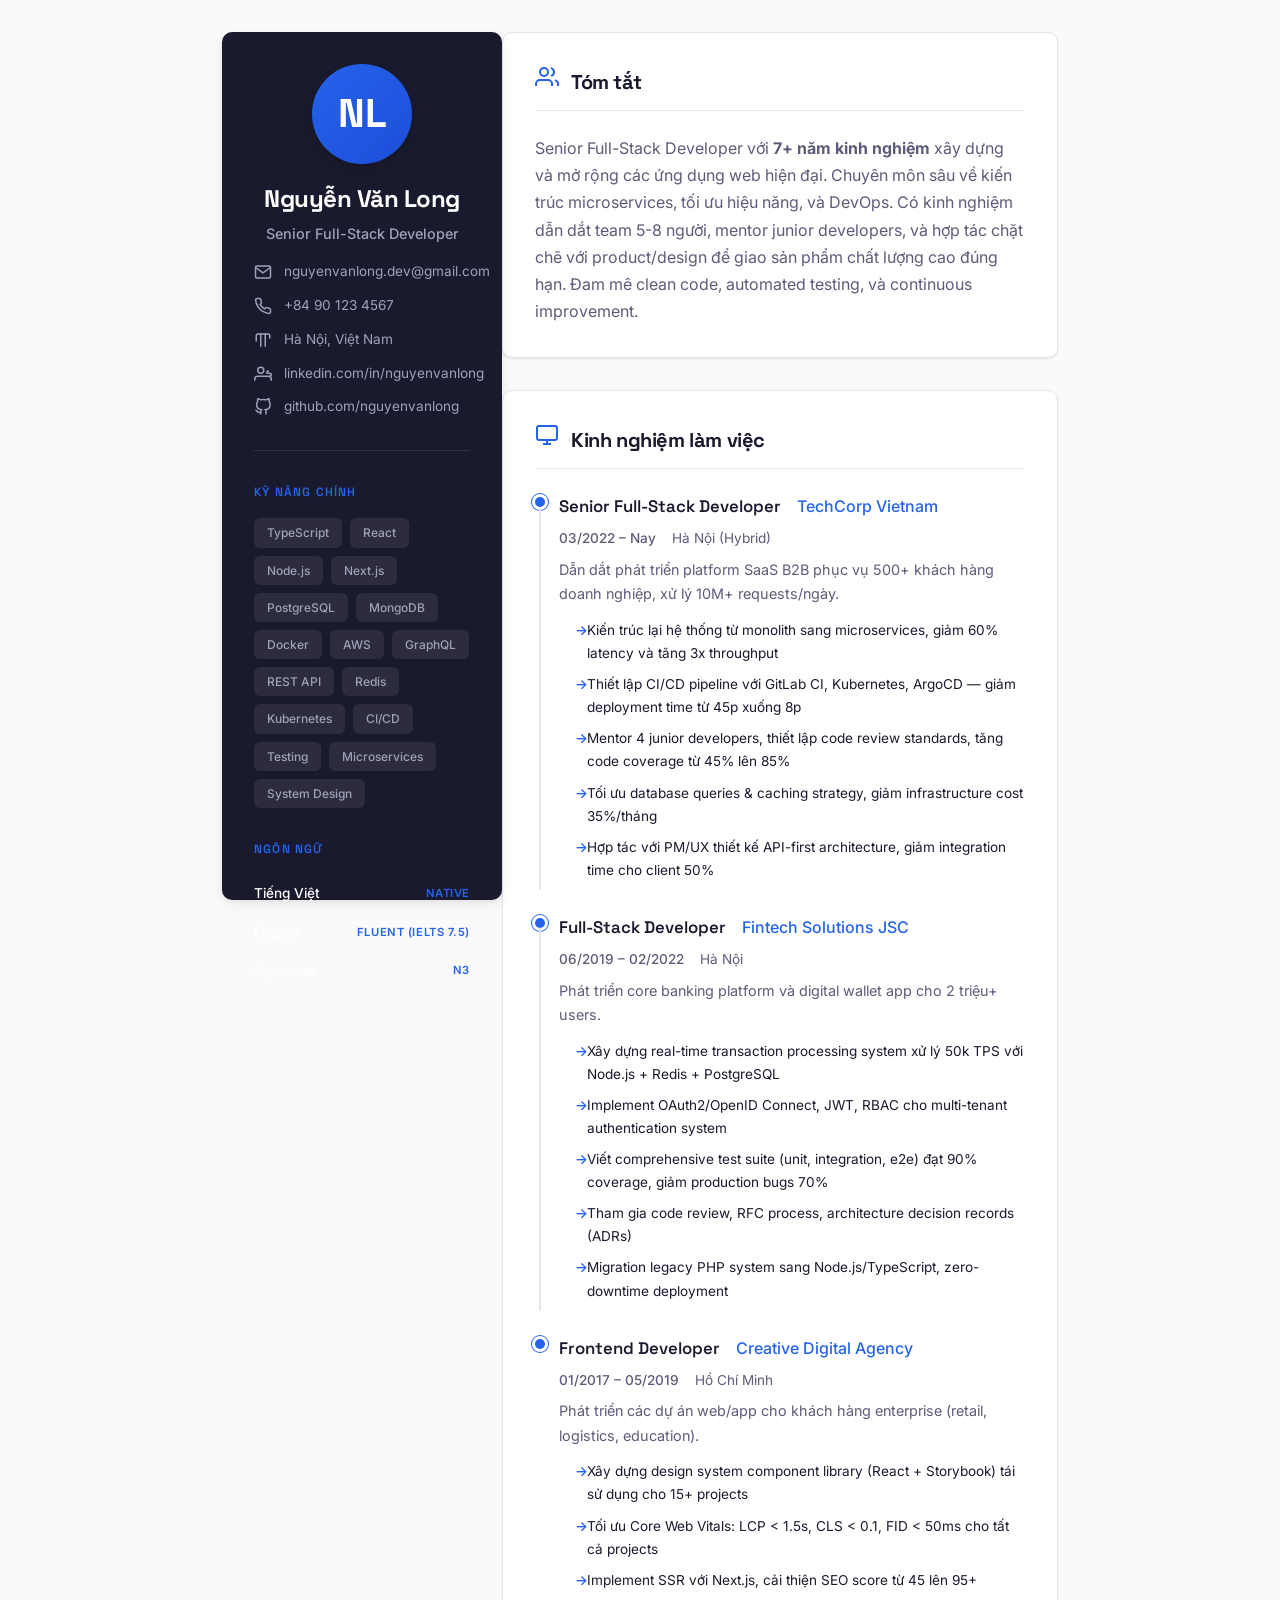
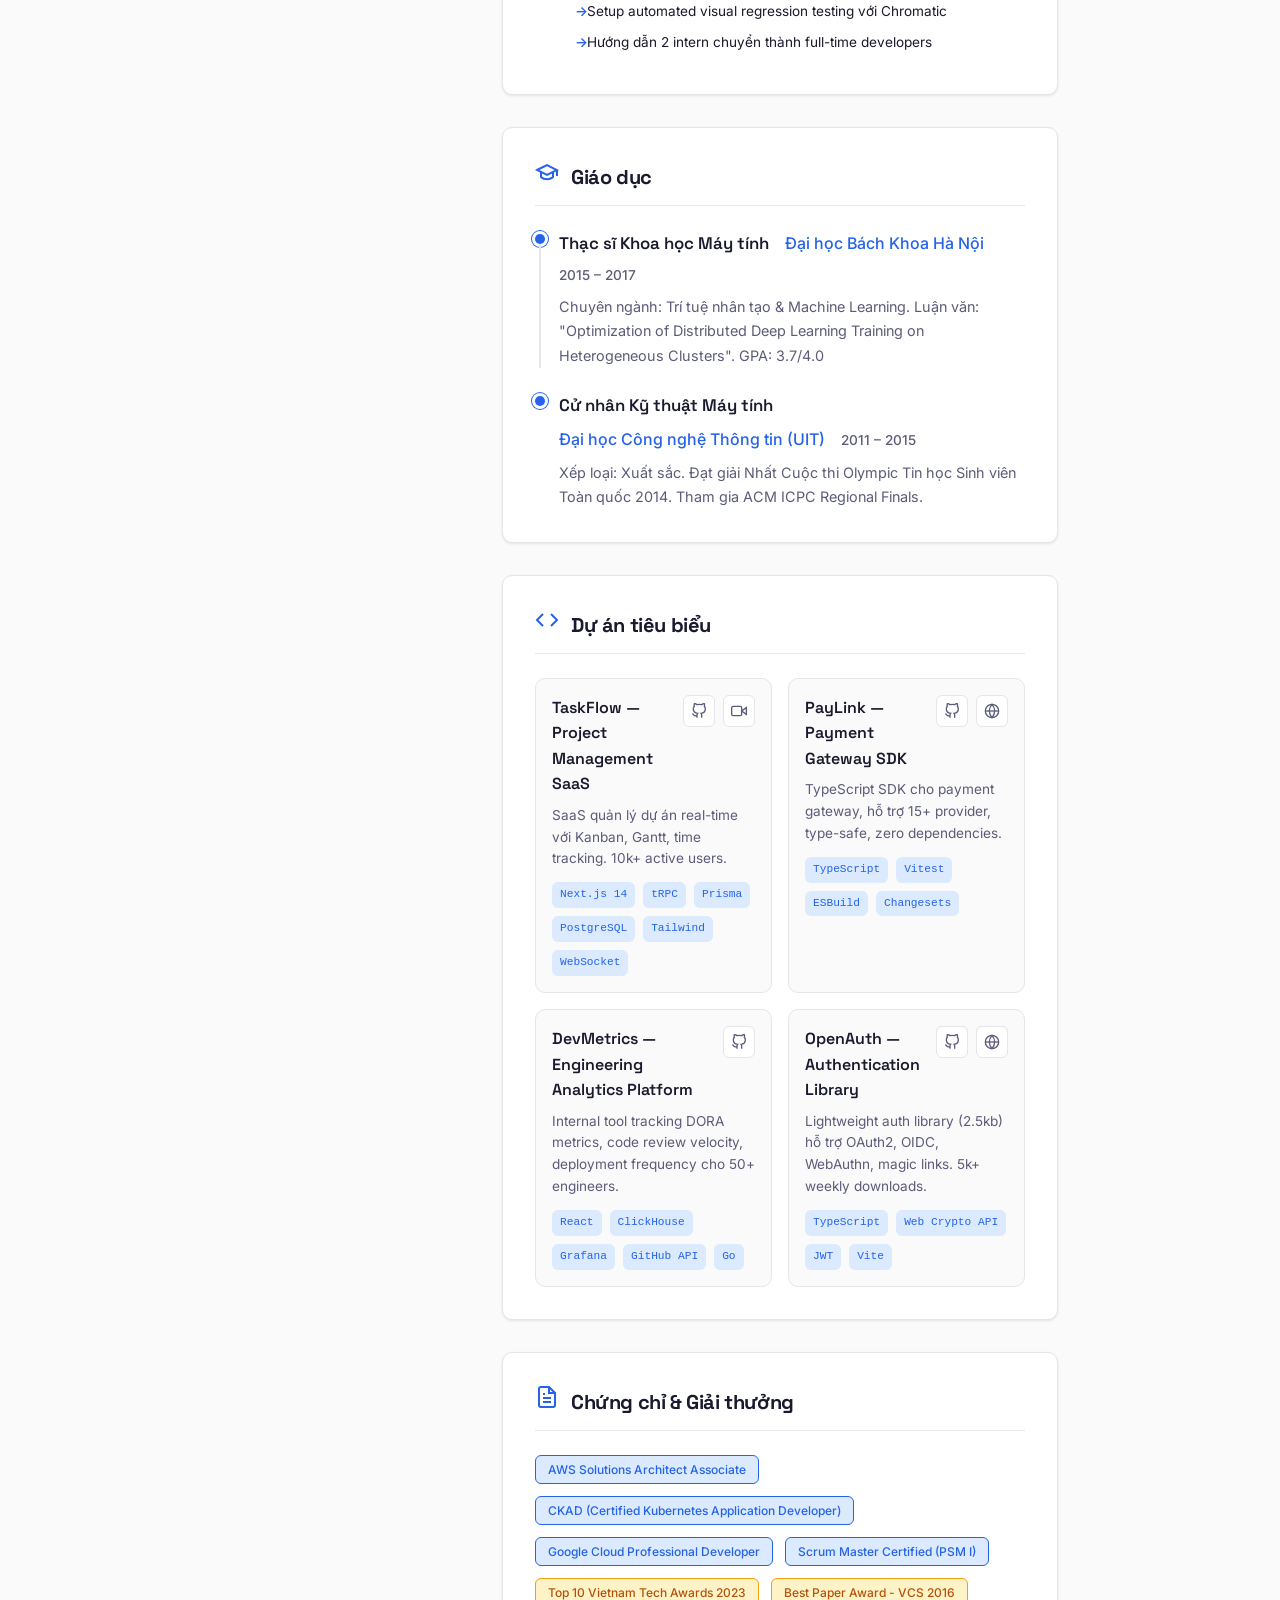
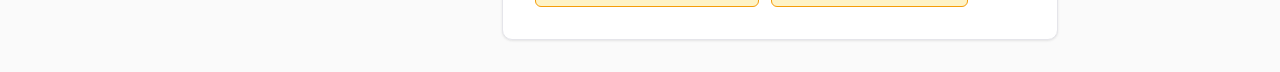
==== cv.html @ 1da10e55 "them" ====
<!DOCTYPE html>
<html lang="vi">
<head>
  <meta charset="UTF-8">
  <meta name="viewport" content="width=device-width, initial-scale=1.0, viewport-fit=cover">
  <meta name="claude:viewport-fit-sides" content="cover">
  <title>CV Professional</title>
  <link rel="preconnect" href="https://fonts.googleapis.com">
  <link rel="preconnect" href="https://fonts.gstatic.com" crossorigin>
  <link rel="stylesheet" href="https://fonts.googleapis.com/css2?family=Space+Grotesk:wght@400;500;600;700&family=Inter:wght@400;500;600&display=swap">
  <style>
    :root {
      /* Layout concept: Two-column split on desktop, single column on mobile.
         Left column (sidebar): profile, contact, skills — compact, accent background.
         Right column (main): experience, education, projects — detailed content. */

      /* Color tokens */
      --bg: #fafafa;
      --bg-elevated: #ffffff;
      --fg: #1a1a2e;
      --fg-muted: #5c5c7a;
      --accent: #2563eb;
      --accent-hover: #1d4ed8;
      --accent-light: #dbeafe;
      --border: #e5e5ea;
      --sidebar-bg: #1a1a2e;
      --sidebar-fg: #ffffff;
      --sidebar-muted: #a0a0b8;
      --card-bg: #ffffff;
      --shadow: 0 1px 3px rgba(0,0,0,0.06), 0 1px 2px rgba(0,0,0,0.04);
      --shadow-lg: 0 4px 12px rgba(0,0,0,0.08), 0 2px 4px rgba(0,0,0,0.04);
      --radius: 10px;
      --radius-sm: 6px;
      --transition: 200ms ease;

      /* Type tokens */
      --font-display: 'Space Grotesk', system-ui, sans-serif;
      --font-body: 'Inter', system-ui, sans-serif;
      --font-mono: 'JetBrains Mono', 'Fira Code', monospace;

      /* Spacing scale */
      --space-1: 4px;
      --space-2: 8px;
      --space-3: 12px;
      --space-4: 16px;
      --space-5: 24px;
      --space-6: 32px;
      --space-7: 48px;
      --space-8: 64px;
    }

    @media (prefers-color-scheme: dark) {
      :root:not([data-theme="light"]) {
        --bg: #0d0d14;
        --bg-elevated: #14141f;
        --fg: #f0f0f5;
        --fg-muted: #9a9ab8;
        --accent: #60a5fa;
        --accent-hover: #93c5fd;
        --accent-light: #1e3a5f;
        --border: #2a2a3e;
        --sidebar-bg: #08080f;
        --sidebar-fg: #ffffff;
        --sidebar-muted: #7a7a9a;
        --card-bg: #14141f;
        --shadow: 0 1px 3px rgba(0,0,0,0.3), 0 1px 2px rgba(0,0,0,0.2);
        --shadow-lg: 0 4px 12px rgba(0,0,0,0.4), 0 2px 4px rgba(0,0,0,0.25);
        color-scheme: dark;
      }
    }
    :root[data-theme="dark"] {
      --bg: #0d0d14;
      --bg-elevated: #14141f;
      --fg: #f0f0f5;
      --fg-muted: #9a9ab8;
      --accent: #60a5fa;
      --accent-hover: #93c5fd;
      --accent-light: #1e3a5f;
      --border: #2a2a3e;
      --sidebar-bg: #08080f;
      --sidebar-fg: #ffffff;
      --sidebar-muted: #7a7a9a;
      --card-bg: #14141f;
      --shadow: 0 1px 3px rgba(0,0,0,0.3), 0 1px 2px rgba(0,0,0,0.2);
      --shadow-lg: 0 4px 12px rgba(0,0,0,0.4), 0 2px 4px rgba(0,0,0,0.25);
      color-scheme: dark;
    }

    * { box-sizing: border-box; margin: 0; padding: 0; }
    html { font-size: 16px; -webkit-text-size-adjust: 100%; }
    body {
      font-family: var(--font-body);
      background: var(--bg);
      color: var(--fg);
      line-height: 1.6;
      min-height: 100vh;
      padding-block: var(--space-6);
    }

    /* Page wrapper */
    .cv-page {
      display: grid;
      grid-template-columns: 1fr;
      max-width: 900px;
      margin: 0 auto;
      padding-inline: max(16px, env(safe-area-inset-left, 0px));
      padding-right: max(16px, env(safe-area-inset-right, 0px));
      gap: var(--space-6);
    }

    @media (min-width: 768px) {
      .cv-page {
        grid-template-columns: 280px 1fr;
        gap: 0;
        padding-inline: var(--space-6);
      }
    }

    /* Sidebar */
    .sidebar {
      background: var(--sidebar-bg);
      color: var(--sidebar-fg);
      border-radius: var(--radius);
      padding: var(--space-6);
      box-shadow: var(--shadow-lg);
    }

    @media (min-width: 768px) {
      .sidebar {
        position: sticky;
        top: calc(var(--space-6) + env(safe-area-inset-top, 0px));
        max-height: calc(100vh - var(--space-6) - env(safe-area-inset-top, 0px));
        border-radius: var(--radius);
      }
    }

    .profile {
      text-align: center;
      padding-bottom: var(--space-6);
      border-bottom: 1px solid rgba(255,255,255,0.1);
      margin-bottom: var(--space-6);
    }

    .avatar {
      width: 100px;
      height: 100px;
      border-radius: 50%;
      background: linear-gradient(135deg, var(--accent), var(--accent-hover));
      display: flex;
      align-items: center;
      justify-content: center;
      margin: 0 auto var(--space-4);
      font-size: 2.5rem;
      font-weight: 700;
      font-family: var(--font-display);
      color: white;
      box-shadow: var(--shadow-lg);
    }

    .name {
      font-family: var(--font-display);
      font-size: 1.5rem;
      font-weight: 700;
      letter-spacing: -0.02em;
      margin-bottom: var(--space-1);
    }

    .title {
      font-size: 0.9rem;
      color: var(--sidebar-muted);
      font-weight: 500;
      margin-bottom: var(--space-4);
    }

    .contact-list {
      list-style: none;
      display: flex;
      flex-direction: column;
      gap: var(--space-3);
    }

    .contact-item {
      display: flex;
      align-items: center;
      gap: var(--space-3);
      font-size: 0.85rem;
      color: var(--sidebar-muted);
      transition: color var(--transition);
    }

    .contact-item:hover { color: var(--sidebar-fg); }

    .contact-item svg {
      width: 18px;
      height: 18px;
      flex-shrink: 0;
      stroke: currentColor;
    }

    .contact-item a {
      color: inherit;
      text-decoration: none;
      transition: color var(--transition);
    }

    .contact-item a:hover { color: var(--accent); }

    /* Sections in sidebar */
    .sidebar-section {
      margin-bottom: var(--space-6);
    }

    .sidebar-section:last-child { margin-bottom: 0; }

    .section-title {
      font-family: var(--font-display);
      font-size: 0.75rem;
      font-weight: 600;
      text-transform: uppercase;
      letter-spacing: 0.1em;
      color: var(--accent);
      margin-bottom: var(--space-4);
    }

    .skills-grid {
      display: flex;
      flex-wrap: wrap;
      gap: var(--space-2);
    }

    .skill-tag {
      background: rgba(255,255,255,0.08);
      padding: var(--space-1) var(--space-3);
      border-radius: var(--radius-sm);
      font-size: 0.75rem;
      font-weight: 500;
      color: var(--sidebar-muted);
      transition: all var(--transition);
      border: 1px solid transparent;
    }

    .skill-tag:hover {
      background: var(--accent-light);
      color: var(--accent);
      border-color: var(--accent);
    }

    .lang-item {
      display: flex;
      align-items: center;
      justify-content: space-between;
      padding: var(--space-2) 0;
      border-bottom: 1px solid rgba(255,255,255,0.05);
    }

    .lang-item:last-child { border-bottom: none; }

    .lang-name { font-size: 0.85rem; font-weight: 500; }

    .lang-level {
      font-size: 0.7rem;
      text-transform: uppercase;
      letter-spacing: 0.05em;
      color: var(--accent);
      font-weight: 600;
    }

    /* Main content */
    .main {
      display: flex;
      flex-direction: column;
      gap: var(--space-6);
    }

    .section {
      background: var(--card-bg);
      border-radius: var(--radius);
      padding: var(--space-6);
      box-shadow: var(--shadow);
      border: 1px solid var(--border);
    }

    .section-header {
      display: flex;
      align-items: baseline;
      gap: var(--space-3);
      margin-bottom: var(--space-5);
      padding-bottom: var(--space-3);
      border-bottom: 1px solid var(--border);
    }

    .section-icon {
      width: 24px;
      height: 24px;
      stroke: var(--accent);
      flex-shrink: 0;
    }

    .section-title-main {
      font-family: var(--font-display);
      font-size: 1.25rem;
      font-weight: 700;
      letter-spacing: -0.02em;
    }

    /* Experience / Education items */
    .timeline {
      display: flex;
      flex-direction: column;
      gap: var(--space-5);
    }

    .timeline-item {
      position: relative;
      padding-left: var(--space-5);
    }

    .timeline-item::before {
      content: '';
      position: absolute;
      left: 0;
      top: 4px;
      width: 10px;
      height: 10px;
      border-radius: 50%;
      background: var(--accent);
      box-shadow: 0 0 0 3px var(--card-bg), 0 0 0 4px var(--accent);
    }

    .timeline-item:not(:last-child)::after {
      content: '';
      position: absolute;
      left: 4px;
      top: 14px;
      bottom: 0;
      width: 2px;
      background: var(--border);
    }

    .timeline-header {
      display: flex;
      flex-wrap: wrap;
      gap: var(--space-2) var(--space-4);
      align-items: baseline;
      margin-bottom: var(--space-2);
    }

    .role {
      font-family: var(--font-display);
      font-size: 1.05rem;
      font-weight: 600;
    }

    .company {
      color: var(--accent);
      font-weight: 500;
    }

    .period {
      font-size: 0.85rem;
      color: var(--fg-muted);
      font-weight: 500;
      white-space: nowrap;
    }

    .location {
      font-size: 0.85rem;
      color: var(--fg-muted);
    }

    .description {
      font-size: 0.9rem;
      color: var(--fg-muted);
      line-height: 1.7;
    }

    .achievements {
      list-style: none;
      margin-top: var(--space-3);
      padding-left: var(--space-4);
    }

    .achievements li {
      position: relative;
      font-size: 0.85rem;
      color: var(--fg);
      line-height: 1.7;
      margin-bottom: var(--space-2);
      padding-left: var(--space-3);
    }

    .achievements li::before {
      content: '→';
      position: absolute;
      left: 0;
      color: var(--accent);
      font-weight: 600;
    }

    /* Projects */
    .projects-grid {
      display: grid;
      grid-template-columns: 1fr;
      gap: var(--space-4);
    }

    @media (min-width: 600px) {
      .projects-grid {
        grid-template-columns: repeat(2, 1fr);
      }
    }

    .project-card {
      background: var(--bg);
      border: 1px solid var(--border);
      border-radius: var(--radius);
      padding: var(--space-4);
      transition: all var(--transition);
    }

    .project-card:hover {
      border-color: var(--accent);
      box-shadow: var(--shadow-lg);
      transform: translateY(-2px);
    }

    .project-header {
      display: flex;
      justify-content: space-between;
      align-items: flex-start;
      gap: var(--space-3);
      margin-bottom: var(--space-2);
    }

    .project-name {
      font-family: var(--font-display);
      font-size: 1rem;
      font-weight: 600;
    }

    .project-links {
      display: flex;
      gap: var(--space-2);
    }

    .project-link {
      width: 32px;
      height: 32px;
      border-radius: var(--radius-sm);
      background: var(--card-bg);
      border: 1px solid var(--border);
      display: flex;
      align-items: center;
      justify-content: center;
      color: var(--fg-muted);
      text-decoration: none;
      transition: all var(--transition);
    }

    .project-link:hover {
      background: var(--accent);
      border-color: var(--accent);
      color: white;
    }

    .project-link svg { width: 16px; height: 16px; }

    .project-desc {
      font-size: 0.85rem;
      color: var(--fg-muted);
      margin-bottom: var(--space-3);
      line-height: 1.6;
    }

    .project-tech {
      display: flex;
      flex-wrap: wrap;
      gap: var(--space-2);
    }

    .tech-tag {
      font-size: 0.7rem;
      font-weight: 500;
      padding: var(--space-1) var(--space-2);
      background: var(--accent-light);
      color: var(--accent);
      border-radius: var(--radius-sm);
      font-family: var(--font-mono);
    }

    /* Print styles */
    @media print {
      body { background: white; color: black; padding: 0; }
      .cv-page { max-width: none; padding: 0; gap: 0; }
      .sidebar { box-shadow: none; page-break-inside: avoid; }
      .section { box-shadow: none; border: 1px solid #ddd; page-break-inside: avoid; }
      .project-card { box-shadow: none; border: 1px solid #ddd; }
      .project-link { display: none; }
      .avatar { background: #2563eb !important; -webkit-print-color-adjust: exact; print-color-adjust: exact; }
      .section-title { color: #2563eb !important; -webkit-print-color-adjust: exact; print-color-adjust: exact; }
      .timeline-item::before { background: #2563eb !important; box-shadow: 0 0 0 3px white, 0 0 0 4px #2563eb !important; -webkit-print-color-adjust: exact; print-color-adjust: exact; }
      .skill-tag { background: #e0e7ff !important; color: #2563eb !important; border: 1px solid #2563eb !important; -webkit-print-color-adjust: exact; print-color-adjust: exact; }
      .tech-tag { background: #dbeafe !important; color: #2563eb !important; -webkit-print-color-adjust: exact; print-color-adjust: exact; }
    }

    /* Reduced motion */
    @media (prefers-reduced-motion: reduce) {
      *, *::before, *::after {
        animation-duration: 0.01ms !important;
        animation-iteration-count: 1 !important;
        transition-duration: 0.01ms !important;
      }
    }

    /* Focus visible */
    :focus-visible {
      outline: 2px solid var(--accent);
      outline-offset: 2px;
    }

    /* Scrollbar */
    ::-webkit-scrollbar { width: 8px; height: 8px; }
    ::-webkit-scrollbar-track { background: transparent; }
    ::-webkit-scrollbar-thumb { background: var(--border); border-radius: 4px; }
    ::-webkit-scrollbar-thumb:hover { background: var(--fg-muted); }
  </style>
</head>
<body>
  <div class="cv-page">
    <!-- Sidebar -->
    <aside class="sidebar">
      <div class="profile">
        <div class="avatar">NL</div>
        <h1 class="name">Nguyễn Văn Long</h1>
        <p class="title">Senior Full-Stack Developer</p>

        <ul class="contact-list">
          <li class="contact-item">
            <svg viewBox="0 0 24 24" fill="none" stroke="currentColor" stroke-width="2"><path d="M4 4h16c1.1 0 2 .9 2 2v12c0 1.1-.9 2-2 2H4c-1.1 0-2-.9-2-2V6c0-1.1.9-2 2-2z"/><polyline points="22,6 12,13 2,6"/></svg>
            <a href="mailto:nguyenvanlong.dev@gmail.com">nguyenvanlong.dev@gmail.com</a>
          </li>
          <li class="contact-item">
            <svg viewBox="0 0 24 24" fill="none" stroke="currentColor" stroke-width="2"><path d="M22 16.92v3a2 2 0 0 1-2.18 2 19.79 19.79 0 0 1-8.63-3.07 19.5 19.5 0 0 1-6-6 19.79 19.79 0 0 1-3.07-8.67A2 2 0 0 1 4.11 2h3a2 2 0 0 1 2 1.72 12.84 12.84 0 0 0 .7 2.81 2 2 0 0 1-.45 2.11L8.09 9.91a16 16 0 0 0 6 6l1.27-1.27a2 2 0 0 1 2.11-.45 12.84 12.84 0 0 0 2.81.7A2 2 0 0 1 22 16.92z"/></svg>
            <a href="tel:+84901234567">+84 90 123 4567</a>
          </li>
          <li class="contact-item">
            <svg viewBox="0 0 24 24" fill="none" stroke="currentColor" stroke-width="2"><path d="M21 10V6a2 2 0 0 0-2-2H5a2 2 0 0 0-2 2v8"/><path d="M15 3v18"/><path d="M9 3v18"/></svg>
            <span>Hà Nội, Việt Nam</span>
          </li>
          <li class="contact-item">
            <svg viewBox="0 0 24 24" fill="none" stroke="currentColor" stroke-width="2"><path d="M23 21v-2a4 4 0 0 0-4-4H5a4 4 0 0 0-4 4v2"/><circle cx="9" cy="7" r="4"/><path d="M17 11h4a2 2 0 0 1 0 4h-1"/><path d="M17 11v-1a2 2 0 0 1 2-2h1"/></svg>
            <a href="https://linkedin.com/in/nguyenvanlong" target="_blank" rel="noopener">linkedin.com/in/nguyenvanlong</a>
          </li>
          <li class="contact-item">
            <svg viewBox="0 0 24 24" fill="none" stroke="currentColor" stroke-width="2"><path d="M9 19c-5 1.5-5-2.5-7-3m14 6v-3.87a3.37 3.37 0 0 0-.94-2.61c3.14-.35 6.44-1.54 6.44-7A5.44 5.44 0 0 0 20 4.77 5.07 5.07 0 0 0 19.91 1S18.73.65 16 2.48a13.38 13.38 0 0 0-7 0C6.27.65 5.09 1 5.09 1A5.07 5.07 0 0 0 5 4.77a5.44 5.44 0 0 0-1.5 3.78c0 5.42 3.3 6.61 6.44 7A3.37 3.37 0 0 0 9 18.13V22"/></svg>
            <a href="https://github.com/nguyenvanlong" target="_blank" rel="noopener">github.com/nguyenvanlong</a>
          </li>
        </ul>
      </div>

      <section class="sidebar-section">
        <h2 class="section-title">Kỹ năng chính</h2>
        <div class="skills-grid">
          <span class="skill-tag">TypeScript</span>
          <span class="skill-tag">React</span>
          <span class="skill-tag">Node.js</span>
          <span class="skill-tag">Next.js</span>
          <span class="skill-tag">PostgreSQL</span>
          <span class="skill-tag">MongoDB</span>
          <span class="skill-tag">Docker</span>
          <span class="skill-tag">AWS</span>
          <span class="skill-tag">GraphQL</span>
          <span class="skill-tag">REST API</span>
          <span class="skill-tag">Redis</span>
          <span class="skill-tag">Kubernetes</span>
          <span class="skill-tag">CI/CD</span>
          <span class="skill-tag">Testing</span>
          <span class="skill-tag">Microservices</span>
          <span class="skill-tag">System Design</span>
        </div>
      </section>

      <section class="sidebar-section">
        <h2 class="section-title">Ngôn ngữ</h2>
        <div class="lang-item">
          <span class="lang-name">Tiếng Việt</span>
          <span class="lang-level">Native</span>
        </div>
        <div class="lang-item">
          <span class="lang-name">English</span>
          <span class="lang-level">Fluent (IELTS 7.5)</span>
        </div>
        <div class="lang-item">
          <span class="lang-name">Japanese</span>
          <span class="lang-level">N3</span>
        </div>
      </section>
    </aside>

    <!-- Main Content -->
    <main class="main">
      <!-- Summary -->
      <section class="section">
        <div class="section-header">
          <svg class="section-icon" viewBox="0 0 24 24" fill="none" stroke="currentColor" stroke-width="2"><path d="M17 21v-2a4 4 0 0 0-4-4H5a4 4 0 0 0-4 4v2"/><circle cx="9" cy="7" r="4"/><path d="M23 21v-2a4 4 0 0 0-3-3.87"/><path d="M16 3.13a4 4 0 0 1 0 7.75"/></svg>
          <h2 class="section-title-main">Tóm tắt</h2>
        </div>
        <p style="color: var(--fg-muted); line-height: 1.7; font-size: 1rem;">
          Senior Full-Stack Developer với <strong>7+ năm kinh nghiệm</strong> xây dựng và mở rộng các ứng dụng web hiện đại.
          Chuyên môn sâu về kiến trúc microservices, tối ưu hiệu năng, và DevOps. Có kinh nghiệm dẫn dắt team 5-8 người,
          mentor junior developers, và hợp tác chặt chẽ với product/design để giao sản phẩm chất lượng cao đúng hạn.
          Đam mê clean code, automated testing, và continuous improvement.
        </p>
      </section>

      <!-- Experience -->
      <section class="section">
        <div class="section-header">
          <svg class="section-icon" viewBox="0 0 24 24" fill="none" stroke="currentColor" stroke-width="2"><rect x="2" y="3" width="20" height="14" rx="2"/><path d="M8 21h8"/><path d="M12 17v4"/></svg>
          <h2 class="section-title-main">Kinh nghiệm làm việc</h2>
        </div>

        <div class="timeline">
          <article class="timeline-item">
            <div class="timeline-header">
              <span class="role">Senior Full-Stack Developer</span>
              <span class="company">TechCorp Vietnam</span>
              <span class="period">03/2022 – Nay</span>
              <span class="location">Hà Nội (Hybrid)</span>
            </div>
            <p class="description">
              Dẫn dắt phát triển platform SaaS B2B phục vụ 500+ khách hàng doanh nghiệp, xử lý 10M+ requests/ngày.
            </p>
            <ul class="achievements">
              <li>Kiến trúc lại hệ thống từ monolith sang microservices, giảm 60% latency và tăng 3x throughput</li>
              <li>Thiết lập CI/CD pipeline với GitLab CI, Kubernetes, ArgoCD — giảm deployment time từ 45p xuống 8p</li>
              <li>Mentor 4 junior developers, thiết lập code review standards, tăng code coverage từ 45% lên 85%</li>
              <li>Tối ưu database queries & caching strategy, giảm infrastructure cost 35%/tháng</li>
              <li>Hợp tác với PM/UX thiết kế API-first architecture, giảm integration time cho client 50%</li>
            </ul>
          </article>

          <article class="timeline-item">
            <div class="timeline-header">
              <span class="role">Full-Stack Developer</span>
              <span class="company">Fintech Solutions JSC</span>
              <span class="period">06/2019 – 02/2022</span>
              <span class="location">Hà Nội</span>
            </div>
            <p class="description">
              Phát triển core banking platform và digital wallet app cho 2 triệu+ users.
            </p>
            <ul class="achievements">
              <li>Xây dựng real-time transaction processing system xử lý 50k TPS với Node.js + Redis + PostgreSQL</li>
              <li>Implement OAuth2/OpenID Connect, JWT, RBAC cho multi-tenant authentication system</li>
              <li>Viết comprehensive test suite (unit, integration, e2e) đạt 90% coverage, giảm production bugs 70%</li>
              <li>Tham gia code review, RFC process, architecture decision records (ADRs)</li>
              <li>Migration legacy PHP system sang Node.js/TypeScript, zero-downtime deployment</li>
            </ul>
          </article>

          <article class="timeline-item">
            <div class="timeline-header">
              <span class="role">Frontend Developer</span>
              <span class="company">Creative Digital Agency</span>
              <span class="period">01/2017 – 05/2019</span>
              <span class="location">Hồ Chí Minh</span>
            </div>
            <p class="description">
              Phát triển các dự án web/app cho khách hàng enterprise (retail, logistics, education).
            </p>
            <ul class="achievements">
              <li>Xây dựng design system component library (React + Storybook) tái sử dụng cho 15+ projects</li>
              <li>Tối ưu Core Web Vitals: LCP < 1.5s, CLS < 0.1, FID < 50ms cho tất cả projects</li>
              <li>Implement SSR với Next.js, cải thiện SEO score từ 45 lên 95+</li>
              <li>Setup automated visual regression testing với Chromatic</li>
              <li>Hướng dẫn 2 intern chuyển thành full-time developers</li>
            </ul>
          </article>
        </div>
      </section>

      <!-- Education -->
      <section class="section">
        <div class="section-header">
          <svg class="section-icon" viewBox="0 0 24 24" fill="none" stroke="currentColor" stroke-width="2"><path d="M22 10v6M2 10l10-5 10 5-10 5z"/><path d="M6 12v5c3 3 9 3 12 0v-5"/></svg>
          <h2 class="section-title-main">Giáo dục</h2>
        </div>

        <div class="timeline">
          <article class="timeline-item">
            <div class="timeline-header">
              <span class="role">Thạc sĩ Khoa học Máy tính</span>
              <span class="company">Đại học Bách Khoa Hà Nội</span>
              <span class="period">2015 – 2017</span>
            </div>
            <p class="description">Chuyên ngành: Trí tuệ nhân tạo & Machine Learning. Luận văn: "Optimization of Distributed Deep Learning Training on Heterogeneous Clusters". GPA: 3.7/4.0</p>
          </article>

          <article class="timeline-item">
            <div class="timeline-header">
              <span class="role">Cử nhân Kỹ thuật Máy tính</span>
              <span class="company">Đại học Công nghệ Thông tin (UIT)</span>
              <span class="period">2011 – 2015</span>
            </div>
            <p class="description">Xếp loại: Xuất sắc. Đạt giải Nhất Cuộc thi Olympic Tin học Sinh viên Toàn quốc 2014. Tham gia ACM ICPC Regional Finals.</p>
          </article>
        </div>
      </section>

      <!-- Projects -->
      <section class="section">
        <div class="section-header">
          <svg class="section-icon" viewBox="0 0 24 24" fill="none" stroke="currentColor" stroke-width="2"><polyline points="16 18 22 12 16 6"/><polyline points="8 6 2 12 8 18"/></svg>
          <h2 class="section-title-main">Dự án tiêu biểu</h2>
        </div>

        <div class="projects-grid">
          <article class="project-card">
            <div class="project-header">
              <h3 class="project-name">TaskFlow — Project Management SaaS</h3>
              <div class="project-links">
                <a class="project-link" href="#" aria-label="GitHub"><svg viewBox="0 0 24 24" fill="none" stroke="currentColor" stroke-width="2"><path d="M9 19c-5 1.5-5-2.5-7-3m14 6v-3.87a3.37 3.37 0 0 0-.94-2.61c3.14-.35 6.44-1.54 6.44-7A5.44 5.44 0 0 0 20 4.77 5.07 5.07 0 0 0 19.91 1S18.73.65 16 2.48a13.38 13.38 0 0 0-7 0C6.27.65 5.09 1 5.09 1A5.07 5.07 0 0 0 5 4.77a5.44 5.44 0 0 0-1.5 3.78c0 5.42 3.3 6.61 6.44 7A3.37 3.37 0 0 0 9 18.13V22"/></svg></a>
                <a class="project-link" href="#" aria-label="Demo"><svg viewBox="0 0 24 24" fill="none" stroke="currentColor" stroke-width="2"><polygon points="23 7 16 12 23 17 23 7"/><rect x="1" y="5" width="15" height="14" rx="2" ry="2"/></svg></a>
              </div>
            </div>
            <p class="project-desc">SaaS quản lý dự án real-time với Kanban, Gantt, time tracking. 10k+ active users.</p>
            <div class="project-tech">
              <span class="tech-tag">Next.js 14</span>
              <span class="tech-tag">tRPC</span>
              <span class="tech-tag">Prisma</span>
              <span class="tech-tag">PostgreSQL</span>
              <span class="tech-tag">Tailwind</span>
              <span class="tech-tag">WebSocket</span>
            </div>
          </article>

          <article class="project-card">
            <div class="project-header">
              <h3 class="project-name">PayLink — Payment Gateway SDK</h3>
              <div class="project-links">
                <a class="project-link" href="#" aria-label="GitHub"><svg viewBox="0 0 24 24" fill="none" stroke="currentColor" stroke-width="2"><path d="M9 19c-5 1.5-5-2.5-7-3m14 6v-3.87a3.37 3.37 0 0 0-.94-2.61c3.14-.35 6.44-1.54 6.44-7A5.44 5.44 0 0 0 20 4.77 5.07 5.07 0 0 0 19.91 1S18.73.65 16 2.48a13.38 13.38 0 0 0-7 0C6.27.65 5.09 1 5.09 1A5.07 5.07 0 0 0 5 4.77a5.44 5.44 0 0 0-1.5 3.78c0 5.42 3.3 6.61 6.44 7A3.37 3.37 0 0 0 9 18.13V22"/></svg></a>
                <a class="project-link" href="#" aria-label="NPM"><svg viewBox="0 0 24 24" fill="none" stroke="currentColor" stroke-width="2"><circle cx="12" cy="12" r="10"/><path d="M2 12h20"/><path d="M12 2a15.3 15.3 0 0 1 4 10 15.3 15.3 0 0 1-4 10 15.3 15.3 0 0 1-4-10 15.3 15.3 0 0 1 4-10z"/></svg></a>
              </div>
            </div>
            <p class="project-desc">TypeScript SDK cho payment gateway, hỗ trợ 15+ provider, type-safe, zero dependencies.</p>
            <div class="project-tech">
              <span class="tech-tag">TypeScript</span>
              <span class="tech-tag">Vitest</span>
              <span class="tech-tag">ESBuild</span>
              <span class="tech-tag">Changesets</span>
            </div>
          </article>

          <article class="project-card">
            <div class="project-header">
              <h3 class="project-name">DevMetrics — Engineering Analytics Platform</h3>
              <div class="project-links">
                <a class="project-link" href="#" aria-label="GitHub"><svg viewBox="0 0 24 24" fill="none" stroke="currentColor" stroke-width="2"><path d="M9 19c-5 1.5-5-2.5-7-3m14 6v-3.87a3.37 3.37 0 0 0-.94-2.61c3.14-.35 6.44-1.54 6.44-7A5.44 5.44 0 0 0 20 4.77 5.07 5.07 0 0 0 19.91 1S18.73.65 16 2.48a13.38 13.38 0 0 0-7 0C6.27.65 5.09 1 5.09 1A5.07 5.07 0 0 0 5 4.77a5.44 5.44 0 0 0-1.5 3.78c0 5.42 3.3 6.61 6.44 7A3.37 3.37 0 0 0 9 18.13V22"/></svg></a>
              </div>
            </div>
            <p class="project-desc">Internal tool tracking DORA metrics, code review velocity, deployment frequency cho 50+ engineers.</p>
            <div class="project-tech">
              <span class="tech-tag">React</span>
              <span class="tech-tag">ClickHouse</span>
              <span class="tech-tag">Grafana</span>
              <span class="tech-tag">GitHub API</span>
              <span class="tech-tag">Go</span>
            </div>
          </article>

          <article class="project-card">
            <div class="project-header">
              <h3 class="project-name">OpenAuth — Authentication Library</h3>
              <div class="project-links">
                <a class="project-link" href="#" aria-label="GitHub"><svg viewBox="0 0 24 24" fill="none" stroke="currentColor" stroke-width="2"><path d="M9 19c-5 1.5-5-2.5-7-3m14 6v-3.87a3.37 3.37 0 0 0-.94-2.61c3.14-.35 6.44-1.54 6.44-7A5.44 5.44 0 0 0 20 4.77 5.07 5.07 0 0 0 19.91 1S18.73.65 16 2.48a13.38 13.38 0 0 0-7 0C6.27.65 5.09 1 5.09 1A5.07 5.07 0 0 0 5 4.77a5.44 5.44 0 0 0-1.5 3.78c0 5.42 3.3 6.61 6.44 7A3.37 3.37 0 0 0 9 18.13V22"/></svg></a>
                <a class="project-link" href="#" aria-label="NPM"><svg viewBox="0 0 24 24" fill="none" stroke="currentColor" stroke-width="2"><circle cx="12" cy="12" r="10"/><path d="M2 12h20"/><path d="M12 2a15.3 15.3 0 0 1 4 10 15.3 15.3 0 0 1-4 10 15.3 15.3 0 0 1-4-10 15.3 15.3 0 0 1 4-10z"/></svg></a>
              </div>
            </div>
            <p class="project-desc">Lightweight auth library (2.5kb) hỗ trợ OAuth2, OIDC, WebAuthn, magic links. 5k+ weekly downloads.</p>
            <div class="project-tech">
              <span class="tech-tag">TypeScript</span>
              <span class="tech-tag">Web Crypto API</span>
              <span class="tech-tag">JWT</span>
              <span class="tech-tag">Vite</span>
            </div>
          </article>
        </div>
      </section>

      <!-- Certifications -->
      <section class="section">
        <div class="section-header">
          <svg class="section-icon" viewBox="0 0 24 24" fill="none" stroke="currentColor" stroke-width="2"><path d="M14 2H6a2 2 0 0 0-2 2v16a2 2 0 0 0 2 2h12a2 2 0 0 0 2-2V8z"/><polyline points="14 2 14 8 20 8"/><line x1="16" y1="13" x2="8" y2="13"/><line x1="16" y1="17" x2="8" y2="17"/><polyline points="10 9 9 9 8 9"/></svg>
          <h2 class="section-title-main">Chứng chỉ & Giải thưởng</h2>
        </div>
        <div style="display: flex; flex-wrap: wrap; gap: var(--space-3);">
          <span class="skill-tag" style="background: var(--accent-light); color: var(--accent); border-color: var(--accent);">AWS Solutions Architect Associate</span>
          <span class="skill-tag" style="background: var(--accent-light); color: var(--accent); border-color: var(--accent);">CKAD (Certified Kubernetes Application Developer)</span>
          <span class="skill-tag" style="background: var(--accent-light); color: var(--accent); border-color: var(--accent);">Google Cloud Professional Developer</span>
          <span class="skill-tag" style="background: var(--accent-light); color: var(--accent); border-color: var(--accent);">Scrum Master Certified (PSM I)</span>
          <span class="skill-tag" style="background: #fef3c7; color: #b45309; border-color: #f59e0b;">Top 10 Vietnam Tech Awards 2023</span>
          <span class="skill-tag" style="background: #fef3c7; color: #b45309; border-color: #f59e0b;">Best Paper Award - VCS 2016</span>
        </div>
      </section>
    </main>
  </div>
</body>
</html>
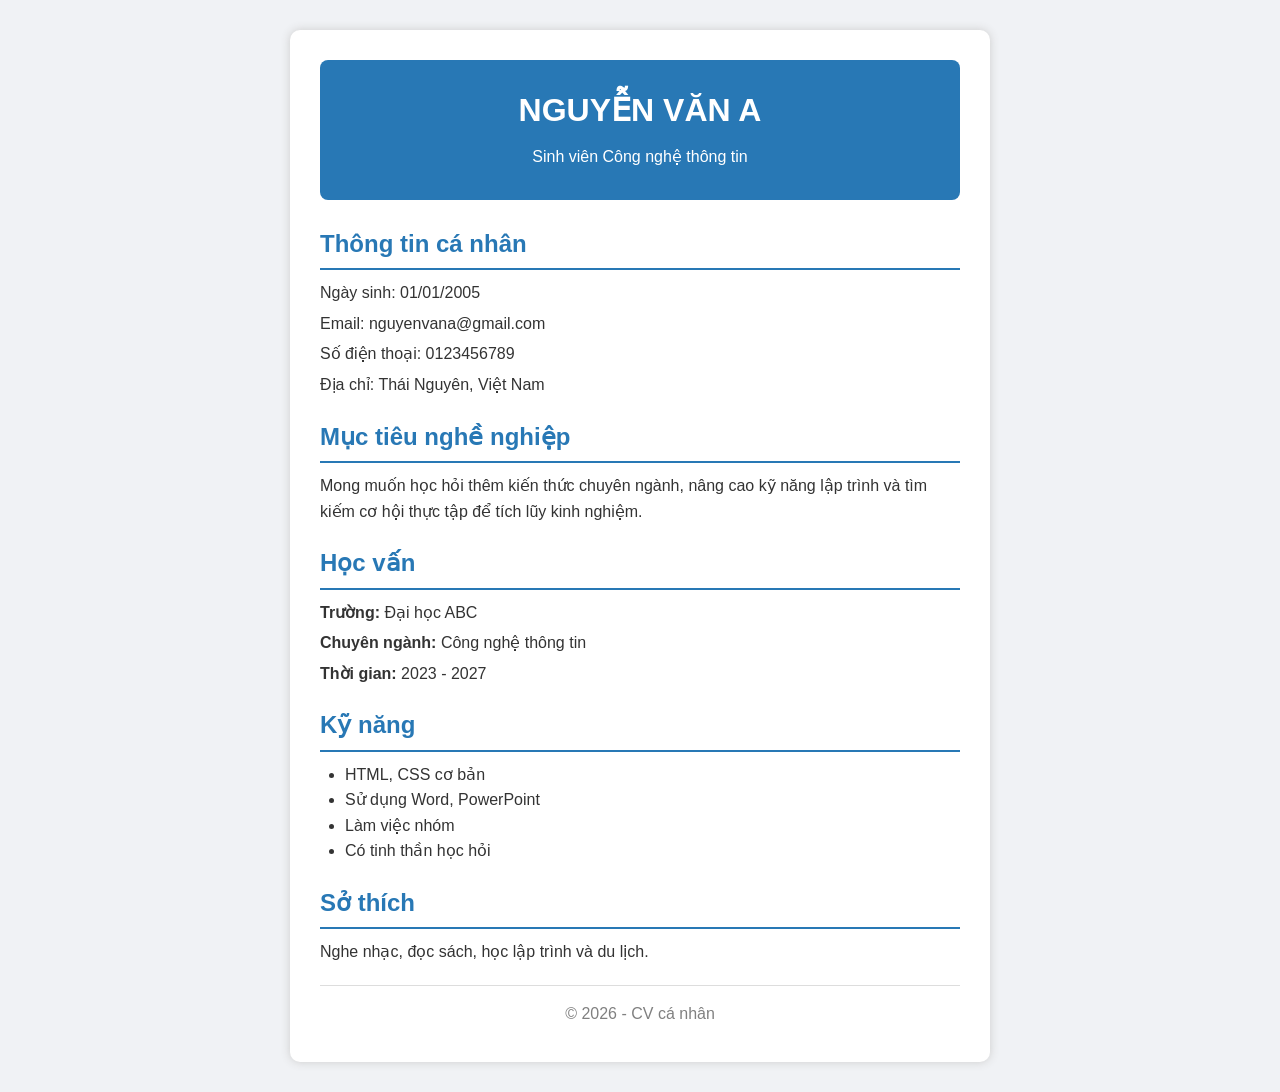
==== commit 48a617d6: "them sua" ====
--- a/cv.html
+++ b/cv.html
@@ -1,809 +1,63 @@
+
 <!DOCTYPE html>
 <html lang="vi">
 <head>
-  <meta charset="UTF-8">
-  <meta name="viewport" content="width=device-width, initial-scale=1.0, viewport-fit=cover">
-  <meta name="claude:viewport-fit-sides" content="cover">
-  <title>CV Professional</title>
-  <link rel="preconnect" href="https://fonts.googleapis.com">
-  <link rel="preconnect" href="https://fonts.gstatic.com" crossorigin>
-  <link rel="stylesheet" href="https://fonts.googleapis.com/css2?family=Space+Grotesk:wght@400;500;600;700&family=Inter:wght@400;500;600&display=swap">
-  <style>
-    :root {
-      /* Layout concept: Two-column split on desktop, single column on mobile.
-         Left column (sidebar): profile, contact, skills — compact, accent background.
-         Right column (main): experience, education, projects — detailed content. */
-
-      /* Color tokens */
-      --bg: #fafafa;
-      --bg-elevated: #ffffff;
-      --fg: #1a1a2e;
-      --fg-muted: #5c5c7a;
-      --accent: #2563eb;
-      --accent-hover: #1d4ed8;
-      --accent-light: #dbeafe;
-      --border: #e5e5ea;
-      --sidebar-bg: #1a1a2e;
-      --sidebar-fg: #ffffff;
-      --sidebar-muted: #a0a0b8;
-      --card-bg: #ffffff;
-      --shadow: 0 1px 3px rgba(0,0,0,0.06), 0 1px 2px rgba(0,0,0,0.04);
-      --shadow-lg: 0 4px 12px rgba(0,0,0,0.08), 0 2px 4px rgba(0,0,0,0.04);
-      --radius: 10px;
-      --radius-sm: 6px;
-      --transition: 200ms ease;
-
-      /* Type tokens */
-      --font-display: 'Space Grotesk', system-ui, sans-serif;
-      --font-body: 'Inter', system-ui, sans-serif;
-      --font-mono: 'JetBrains Mono', 'Fira Code', monospace;
-
-      /* Spacing scale */
-      --space-1: 4px;
-      --space-2: 8px;
-      --space-3: 12px;
-      --space-4: 16px;
-      --space-5: 24px;
-      --space-6: 32px;
-      --space-7: 48px;
-      --space-8: 64px;
-    }
-
-    @media (prefers-color-scheme: dark) {
-      :root:not([data-theme="light"]) {
-        --bg: #0d0d14;
-        --bg-elevated: #14141f;
-        --fg: #f0f0f5;
-        --fg-muted: #9a9ab8;
-        --accent: #60a5fa;
-        --accent-hover: #93c5fd;
-        --accent-light: #1e3a5f;
-        --border: #2a2a3e;
-        --sidebar-bg: #08080f;
-        --sidebar-fg: #ffffff;
-        --sidebar-muted: #7a7a9a;
-        --card-bg: #14141f;
-        --shadow: 0 1px 3px rgba(0,0,0,0.3), 0 1px 2px rgba(0,0,0,0.2);
-        --shadow-lg: 0 4px 12px rgba(0,0,0,0.4), 0 2px 4px rgba(0,0,0,0.25);
-        color-scheme: dark;
-      }
-    }
-    :root[data-theme="dark"] {
-      --bg: #0d0d14;
-      --bg-elevated: #14141f;
-      --fg: #f0f0f5;
-      --fg-muted: #9a9ab8;
-      --accent: #60a5fa;
-      --accent-hover: #93c5fd;
-      --accent-light: #1e3a5f;
-      --border: #2a2a3e;
-      --sidebar-bg: #08080f;
-      --sidebar-fg: #ffffff;
-      --sidebar-muted: #7a7a9a;
-      --card-bg: #14141f;
-      --shadow: 0 1px 3px rgba(0,0,0,0.3), 0 1px 2px rgba(0,0,0,0.2);
-      --shadow-lg: 0 4px 12px rgba(0,0,0,0.4), 0 2px 4px rgba(0,0,0,0.25);
-      color-scheme: dark;
-    }
-
-    * { box-sizing: border-box; margin: 0; padding: 0; }
-    html { font-size: 16px; -webkit-text-size-adjust: 100%; }
-    body {
-      font-family: var(--font-body);
-      background: var(--bg);
-      color: var(--fg);
-      line-height: 1.6;
-      min-height: 100vh;
-      padding-block: var(--space-6);
-    }
-
-    /* Page wrapper */
-    .cv-page {
-      display: grid;
-      grid-template-columns: 1fr;
-      max-width: 900px;
-      margin: 0 auto;
-      padding-inline: max(16px, env(safe-area-inset-left, 0px));
-      padding-right: max(16px, env(safe-area-inset-right, 0px));
-      gap: var(--space-6);
-    }
-
-    @media (min-width: 768px) {
-      .cv-page {
-        grid-template-columns: 280px 1fr;
-        gap: 0;
-        padding-inline: var(--space-6);
-      }
-    }
-
-    /* Sidebar */
-    .sidebar {
-      background: var(--sidebar-bg);
-      color: var(--sidebar-fg);
-      border-radius: var(--radius);
-      padding: var(--space-6);
-      box-shadow: var(--shadow-lg);
-    }
-
-    @media (min-width: 768px) {
-      .sidebar {
-        position: sticky;
-        top: calc(var(--space-6) + env(safe-area-inset-top, 0px));
-        max-height: calc(100vh - var(--space-6) - env(safe-area-inset-top, 0px));
-        border-radius: var(--radius);
-      }
-    }
-
-    .profile {
-      text-align: center;
-      padding-bottom: var(--space-6);
-      border-bottom: 1px solid rgba(255,255,255,0.1);
-      margin-bottom: var(--space-6);
-    }
-
-    .avatar {
-      width: 100px;
-      height: 100px;
-      border-radius: 50%;
-      background: linear-gradient(135deg, var(--accent), var(--accent-hover));
-      display: flex;
-      align-items: center;
-      justify-content: center;
-      margin: 0 auto var(--space-4);
-      font-size: 2.5rem;
-      font-weight: 700;
-      font-family: var(--font-display);
-      color: white;
-      box-shadow: var(--shadow-lg);
-    }
-
-    .name {
-      font-family: var(--font-display);
-      font-size: 1.5rem;
-      font-weight: 700;
-      letter-spacing: -0.02em;
-      margin-bottom: var(--space-1);
-    }
-
-    .title {
-      font-size: 0.9rem;
-      color: var(--sidebar-muted);
-      font-weight: 500;
-      margin-bottom: var(--space-4);
-    }
-
-    .contact-list {
-      list-style: none;
-      display: flex;
-      flex-direction: column;
-      gap: var(--space-3);
-    }
-
-    .contact-item {
-      display: flex;
-      align-items: center;
-      gap: var(--space-3);
-      font-size: 0.85rem;
-      color: var(--sidebar-muted);
-      transition: color var(--transition);
-    }
-
-    .contact-item:hover { color: var(--sidebar-fg); }
-
-    .contact-item svg {
-      width: 18px;
-      height: 18px;
-      flex-shrink: 0;
-      stroke: currentColor;
-    }
-
-    .contact-item a {
-      color: inherit;
-      text-decoration: none;
-      transition: color var(--transition);
-    }
-
-    .contact-item a:hover { color: var(--accent); }
-
-    /* Sections in sidebar */
-    .sidebar-section {
-      margin-bottom: var(--space-6);
-    }
-
-    .sidebar-section:last-child { margin-bottom: 0; }
-
-    .section-title {
-      font-family: var(--font-display);
-      font-size: 0.75rem;
-      font-weight: 600;
-      text-transform: uppercase;
-      letter-spacing: 0.1em;
-      color: var(--accent);
-      margin-bottom: var(--space-4);
-    }
-
-    .skills-grid {
-      display: flex;
-      flex-wrap: wrap;
-      gap: var(--space-2);
-    }
-
-    .skill-tag {
-      background: rgba(255,255,255,0.08);
-      padding: var(--space-1) var(--space-3);
-      border-radius: var(--radius-sm);
-      font-size: 0.75rem;
-      font-weight: 500;
-      color: var(--sidebar-muted);
-      transition: all var(--transition);
-      border: 1px solid transparent;
-    }
-
-    .skill-tag:hover {
-      background: var(--accent-light);
-      color: var(--accent);
-      border-color: var(--accent);
-    }
-
-    .lang-item {
-      display: flex;
-      align-items: center;
-      justify-content: space-between;
-      padding: var(--space-2) 0;
-      border-bottom: 1px solid rgba(255,255,255,0.05);
-    }
-
-    .lang-item:last-child { border-bottom: none; }
-
-    .lang-name { font-size: 0.85rem; font-weight: 500; }
-
-    .lang-level {
-      font-size: 0.7rem;
-      text-transform: uppercase;
-      letter-spacing: 0.05em;
-      color: var(--accent);
-      font-weight: 600;
-    }
-
-    /* Main content */
-    .main {
-      display: flex;
-      flex-direction: column;
-      gap: var(--space-6);
-    }
-
-    .section {
-      background: var(--card-bg);
-      border-radius: var(--radius);
-      padding: var(--space-6);
-      box-shadow: var(--shadow);
-      border: 1px solid var(--border);
-    }
-
-    .section-header {
-      display: flex;
-      align-items: baseline;
-      gap: var(--space-3);
-      margin-bottom: var(--space-5);
-      padding-bottom: var(--space-3);
-      border-bottom: 1px solid var(--border);
-    }
-
-    .section-icon {
-      width: 24px;
-      height: 24px;
-      stroke: var(--accent);
-      flex-shrink: 0;
-    }
-
-    .section-title-main {
-      font-family: var(--font-display);
-      font-size: 1.25rem;
-      font-weight: 700;
-      letter-spacing: -0.02em;
-    }
-
-    /* Experience / Education items */
-    .timeline {
-      display: flex;
-      flex-direction: column;
-      gap: var(--space-5);
-    }
-
-    .timeline-item {
-      position: relative;
-      padding-left: var(--space-5);
-    }
-
-    .timeline-item::before {
-      content: '';
-      position: absolute;
-      left: 0;
-      top: 4px;
-      width: 10px;
-      height: 10px;
-      border-radius: 50%;
-      background: var(--accent);
-      box-shadow: 0 0 0 3px var(--card-bg), 0 0 0 4px var(--accent);
-    }
-
-    .timeline-item:not(:last-child)::after {
-      content: '';
-      position: absolute;
-      left: 4px;
-      top: 14px;
-      bottom: 0;
-      width: 2px;
-      background: var(--border);
-    }
-
-    .timeline-header {
-      display: flex;
-      flex-wrap: wrap;
-      gap: var(--space-2) var(--space-4);
-      align-items: baseline;
-      margin-bottom: var(--space-2);
-    }
-
-    .role {
-      font-family: var(--font-display);
-      font-size: 1.05rem;
-      font-weight: 600;
-    }
-
-    .company {
-      color: var(--accent);
-      font-weight: 500;
-    }
-
-    .period {
-      font-size: 0.85rem;
-      color: var(--fg-muted);
-      font-weight: 500;
-      white-space: nowrap;
-    }
-
-    .location {
-      font-size: 0.85rem;
-      color: var(--fg-muted);
-    }
-
-    .description {
-      font-size: 0.9rem;
-      color: var(--fg-muted);
-      line-height: 1.7;
-    }
-
-    .achievements {
-      list-style: none;
-      margin-top: var(--space-3);
-      padding-left: var(--space-4);
-    }
-
-    .achievements li {
-      position: relative;
-      font-size: 0.85rem;
-      color: var(--fg);
-      line-height: 1.7;
-      margin-bottom: var(--space-2);
-      padding-left: var(--space-3);
-    }
-
-    .achievements li::before {
-      content: '→';
-      position: absolute;
-      left: 0;
-      color: var(--accent);
-      font-weight: 600;
-    }
-
-    /* Projects */
-    .projects-grid {
-      display: grid;
-      grid-template-columns: 1fr;
-      gap: var(--space-4);
-    }
-
-    @media (min-width: 600px) {
-      .projects-grid {
-        grid-template-columns: repeat(2, 1fr);
-      }
-    }
-
-    .project-card {
-      background: var(--bg);
-      border: 1px solid var(--border);
-      border-radius: var(--radius);
-      padding: var(--space-4);
-      transition: all var(--transition);
-    }
-
-    .project-card:hover {
-      border-color: var(--accent);
-      box-shadow: var(--shadow-lg);
-      transform: translateY(-2px);
-    }
-
-    .project-header {
-      display: flex;
-      justify-content: space-between;
-      align-items: flex-start;
-      gap: var(--space-3);
-      margin-bottom: var(--space-2);
-    }
-
-    .project-name {
-      font-family: var(--font-display);
-      font-size: 1rem;
-      font-weight: 600;
-    }
-
-    .project-links {
-      display: flex;
-      gap: var(--space-2);
-    }
-
-    .project-link {
-      width: 32px;
-      height: 32px;
-      border-radius: var(--radius-sm);
-      background: var(--card-bg);
-      border: 1px solid var(--border);
-      display: flex;
-      align-items: center;
-      justify-content: center;
-      color: var(--fg-muted);
-      text-decoration: none;
-      transition: all var(--transition);
-    }
-
-    .project-link:hover {
-      background: var(--accent);
-      border-color: var(--accent);
-      color: white;
-    }
-
-    .project-link svg { width: 16px; height: 16px; }
-
-    .project-desc {
-      font-size: 0.85rem;
-      color: var(--fg-muted);
-      margin-bottom: var(--space-3);
-      line-height: 1.6;
-    }
-
-    .project-tech {
-      display: flex;
-      flex-wrap: wrap;
-      gap: var(--space-2);
-    }
-
-    .tech-tag {
-      font-size: 0.7rem;
-      font-weight: 500;
-      padding: var(--space-1) var(--space-2);
-      background: var(--accent-light);
-      color: var(--accent);
-      border-radius: var(--radius-sm);
-      font-family: var(--font-mono);
-    }
-
-    /* Print styles */
-    @media print {
-      body { background: white; color: black; padding: 0; }
-      .cv-page { max-width: none; padding: 0; gap: 0; }
-      .sidebar { box-shadow: none; page-break-inside: avoid; }
-      .section { box-shadow: none; border: 1px solid #ddd; page-break-inside: avoid; }
-      .project-card { box-shadow: none; border: 1px solid #ddd; }
-      .project-link { display: none; }
-      .avatar { background: #2563eb !important; -webkit-print-color-adjust: exact; print-color-adjust: exact; }
-      .section-title { color: #2563eb !important; -webkit-print-color-adjust: exact; print-color-adjust: exact; }
-      .timeline-item::before { background: #2563eb !important; box-shadow: 0 0 0 3px white, 0 0 0 4px #2563eb !important; -webkit-print-color-adjust: exact; print-color-adjust: exact; }
-      .skill-tag { background: #e0e7ff !important; color: #2563eb !important; border: 1px solid #2563eb !important; -webkit-print-color-adjust: exact; print-color-adjust: exact; }
-      .tech-tag { background: #dbeafe !important; color: #2563eb !important; -webkit-print-color-adjust: exact; print-color-adjust: exact; }
-    }
-
-    /* Reduced motion */
-    @media (prefers-reduced-motion: reduce) {
-      *, *::before, *::after {
-        animation-duration: 0.01ms !important;
-        animation-iteration-count: 1 !important;
-        transition-duration: 0.01ms !important;
-      }
-    }
-
-    /* Focus visible */
-    :focus-visible {
-      outline: 2px solid var(--accent);
-      outline-offset: 2px;
-    }
-
-    /* Scrollbar */
-    ::-webkit-scrollbar { width: 8px; height: 8px; }
-    ::-webkit-scrollbar-track { background: transparent; }
-    ::-webkit-scrollbar-thumb { background: var(--border); border-radius: 4px; }
-    ::-webkit-scrollbar-thumb:hover { background: var(--fg-muted); }
-  </style>
+    <meta charset="UTF-8">
+    <meta name="viewport" content="width=device-width, initial-scale=1.0">
+    <title>CV Sinh Viên</title>
+    <link rel="stylesheet" href="style.css">
 </head>
 <body>
-  <div class="cv-page">
-    <!-- Sidebar -->
-    <aside class="sidebar">
-      <div class="profile">
-        <div class="avatar">NL</div>
-        <h1 class="name">Nguyễn Văn Long</h1>
-        <p class="title">Senior Full-Stack Developer</p>
 
-        <ul class="contact-list">
-          <li class="contact-item">
-            <svg viewBox="0 0 24 24" fill="none" stroke="currentColor" stroke-width="2"><path d="M4 4h16c1.1 0 2 .9 2 2v12c0 1.1-.9 2-2 2H4c-1.1 0-2-.9-2-2V6c0-1.1.9-2 2-2z"/><polyline points="22,6 12,13 2,6"/></svg>
-            <a href="mailto:nguyenvanlong.dev@gmail.com">nguyenvanlong.dev@gmail.com</a>
-          </li>
-          <li class="contact-item">
-            <svg viewBox="0 0 24 24" fill="none" stroke="currentColor" stroke-width="2"><path d="M22 16.92v3a2 2 0 0 1-2.18 2 19.79 19.79 0 0 1-8.63-3.07 19.5 19.5 0 0 1-6-6 19.79 19.79 0 0 1-3.07-8.67A2 2 0 0 1 4.11 2h3a2 2 0 0 1 2 1.72 12.84 12.84 0 0 0 .7 2.81 2 2 0 0 1-.45 2.11L8.09 9.91a16 16 0 0 0 6 6l1.27-1.27a2 2 0 0 1 2.11-.45 12.84 12.84 0 0 0 2.81.7A2 2 0 0 1 22 16.92z"/></svg>
-            <a href="tel:+84901234567">+84 90 123 4567</a>
-          </li>
-          <li class="contact-item">
-            <svg viewBox="0 0 24 24" fill="none" stroke="currentColor" stroke-width="2"><path d="M21 10V6a2 2 0 0 0-2-2H5a2 2 0 0 0-2 2v8"/><path d="M15 3v18"/><path d="M9 3v18"/></svg>
-            <span>Hà Nội, Việt Nam</span>
-          </li>
-          <li class="contact-item">
-            <svg viewBox="0 0 24 24" fill="none" stroke="currentColor" stroke-width="2"><path d="M23 21v-2a4 4 0 0 0-4-4H5a4 4 0 0 0-4 4v2"/><circle cx="9" cy="7" r="4"/><path d="M17 11h4a2 2 0 0 1 0 4h-1"/><path d="M17 11v-1a2 2 0 0 1 2-2h1"/></svg>
-            <a href="https://linkedin.com/in/nguyenvanlong" target="_blank" rel="noopener">linkedin.com/in/nguyenvanlong</a>
-          </li>
-          <li class="contact-item">
-            <svg viewBox="0 0 24 24" fill="none" stroke="currentColor" stroke-width="2"><path d="M9 19c-5 1.5-5-2.5-7-3m14 6v-3.87a3.37 3.37 0 0 0-.94-2.61c3.14-.35 6.44-1.54 6.44-7A5.44 5.44 0 0 0 20 4.77 5.07 5.07 0 0 0 19.91 1S18.73.65 16 2.48a13.38 13.38 0 0 0-7 0C6.27.65 5.09 1 5.09 1A5.07 5.07 0 0 0 5 4.77a5.44 5.44 0 0 0-1.5 3.78c0 5.42 3.3 6.61 6.44 7A3.37 3.37 0 0 0 9 18.13V22"/></svg>
-            <a href="https://github.com/nguyenvanlong" target="_blank" rel="noopener">github.com/nguyenvanlong</a>
-          </li>
-        </ul>
-      </div>
+    <div class="cv">
+        <header>
+            <h1>NGUYỄN VĂN A</h1>
+            <p>Sinh viên Công nghệ thông tin</p>
+        </header>
 
-      <section class="sidebar-section">
-        <h2 class="section-title">Kỹ năng chính</h2>
-        <div class="skills-grid">
-          <span class="skill-tag">TypeScript</span>
-          <span class="skill-tag">React</span>
-          <span class="skill-tag">Node.js</span>
-          <span class="skill-tag">Next.js</span>
-          <span class="skill-tag">PostgreSQL</span>
-          <span class="skill-tag">MongoDB</span>
-          <span class="skill-tag">Docker</span>
-          <span class="skill-tag">AWS</span>
-          <span class="skill-tag">GraphQL</span>
-          <span class="skill-tag">REST API</span>
-          <span class="skill-tag">Redis</span>
-          <span class="skill-tag">Kubernetes</span>
-          <span class="skill-tag">CI/CD</span>
-          <span class="skill-tag">Testing</span>
-          <span class="skill-tag">Microservices</span>
-          <span class="skill-tag">System Design</span>
-        </div>
-      </section>
+        <section>
+            <h2>Thông tin cá nhân</h2>
+            <p>Ngày sinh: 01/01/2005</p>
+            <p>Email: nguyenvana@gmail.com</p>
+            <p>Số điện thoại: 0123456789</p>
+            <p>Địa chỉ: Thái Nguyên, Việt Nam</p>
+        </section>
 
-      <section class="sidebar-section">
-        <h2 class="section-title">Ngôn ngữ</h2>
-        <div class="lang-item">
-          <span class="lang-name">Tiếng Việt</span>
-          <span class="lang-level">Native</span>
-        </div>
-        <div class="lang-item">
-          <span class="lang-name">English</span>
-          <span class="lang-level">Fluent (IELTS 7.5)</span>
-        </div>
-        <div class="lang-item">
-          <span class="lang-name">Japanese</span>
-          <span class="lang-level">N3</span>
-        </div>
-      </section>
-    </aside>
+        <section>
+            <h2>Mục tiêu nghề nghiệp</h2>
+            <p>
+                Mong muốn học hỏi thêm kiến thức chuyên ngành,
+                nâng cao kỹ năng lập trình và tìm kiếm cơ hội
+                thực tập để tích lũy kinh nghiệm.
+            </p>
+        </section>
 
-    <!-- Main Content -->
-    <main class="main">
-      <!-- Summary -->
-      <section class="section">
-        <div class="section-header">
-          <svg class="section-icon" viewBox="0 0 24 24" fill="none" stroke="currentColor" stroke-width="2"><path d="M17 21v-2a4 4 0 0 0-4-4H5a4 4 0 0 0-4 4v2"/><circle cx="9" cy="7" r="4"/><path d="M23 21v-2a4 4 0 0 0-3-3.87"/><path d="M16 3.13a4 4 0 0 1 0 7.75"/></svg>
-          <h2 class="section-title-main">Tóm tắt</h2>
-        </div>
-        <p style="color: var(--fg-muted); line-height: 1.7; font-size: 1rem;">
-          Senior Full-Stack Developer với <strong>7+ năm kinh nghiệm</strong> xây dựng và mở rộng các ứng dụng web hiện đại.
-          Chuyên môn sâu về kiến trúc microservices, tối ưu hiệu năng, và DevOps. Có kinh nghiệm dẫn dắt team 5-8 người,
-          mentor junior developers, và hợp tác chặt chẽ với product/design để giao sản phẩm chất lượng cao đúng hạn.
-          Đam mê clean code, automated testing, và continuous improvement.
-        </p>
-      </section>
+        <section>
+            <h2>Học vấn</h2>
+            <p><strong>Trường:</strong> Đại học ABC</p>
+            <p><strong>Chuyên ngành:</strong> Công nghệ thông tin</p>
+            <p><strong>Thời gian:</strong> 2023 - 2027</p>
+        </section>
 
-      <!-- Experience -->
-      <section class="section">
-        <div class="section-header">
-          <svg class="section-icon" viewBox="0 0 24 24" fill="none" stroke="currentColor" stroke-width="2"><rect x="2" y="3" width="20" height="14" rx="2"/><path d="M8 21h8"/><path d="M12 17v4"/></svg>
-          <h2 class="section-title-main">Kinh nghiệm làm việc</h2>
-        </div>
+        <section>
+            <h2>Kỹ năng</h2>
+            <ul>
+                <li>HTML, CSS cơ bản</li>
+                <li>Sử dụng Word, PowerPoint</li>
+                <li>Làm việc nhóm</li>
+                <li>Có tinh thần học hỏi</li>
+            </ul>
+        </section>
 
-        <div class="timeline">
-          <article class="timeline-item">
-            <div class="timeline-header">
-              <span class="role">Senior Full-Stack Developer</span>
-              <span class="company">TechCorp Vietnam</span>
-              <span class="period">03/2022 – Nay</span>
-              <span class="location">Hà Nội (Hybrid)</span>
-            </div>
-            <p class="description">
-              Dẫn dắt phát triển platform SaaS B2B phục vụ 500+ khách hàng doanh nghiệp, xử lý 10M+ requests/ngày.
-            </p>
-            <ul class="achievements">
-              <li>Kiến trúc lại hệ thống từ monolith sang microservices, giảm 60% latency và tăng 3x throughput</li>
-              <li>Thiết lập CI/CD pipeline với GitLab CI, Kubernetes, ArgoCD — giảm deployment time từ 45p xuống 8p</li>
-              <li>Mentor 4 junior developers, thiết lập code review standards, tăng code coverage từ 45% lên 85%</li>
-              <li>Tối ưu database queries & caching strategy, giảm infrastructure cost 35%/tháng</li>
-              <li>Hợp tác với PM/UX thiết kế API-first architecture, giảm integration time cho client 50%</li>
-            </ul>
-          </article>
+        <section>
+            <h2>Sở thích</h2>
+            <p>Nghe nhạc, đọc sách, học lập trình và du lịch.</p>
+        </section>
 
-          <article class="timeline-item">
-            <div class="timeline-header">
-              <span class="role">Full-Stack Developer</span>
-              <span class="company">Fintech Solutions JSC</span>
-              <span class="period">06/2019 – 02/2022</span>
-              <span class="location">Hà Nội</span>
-            </div>
-            <p class="description">
-              Phát triển core banking platform và digital wallet app cho 2 triệu+ users.
-            </p>
-            <ul class="achievements">
-              <li>Xây dựng real-time transaction processing system xử lý 50k TPS với Node.js + Redis + PostgreSQL</li>
-              <li>Implement OAuth2/OpenID Connect, JWT, RBAC cho multi-tenant authentication system</li>
-              <li>Viết comprehensive test suite (unit, integration, e2e) đạt 90% coverage, giảm production bugs 70%</li>
-              <li>Tham gia code review, RFC process, architecture decision records (ADRs)</li>
-              <li>Migration legacy PHP system sang Node.js/TypeScript, zero-downtime deployment</li>
-            </ul>
-          </article>
+        <footer>
+            <p>© 2026 - CV cá nhân</p>
+        </footer>
+    </div>
 
-          <article class="timeline-item">
-            <div class="timeline-header">
-              <span class="role">Frontend Developer</span>
-              <span class="company">Creative Digital Agency</span>
-              <span class="period">01/2017 – 05/2019</span>
-              <span class="location">Hồ Chí Minh</span>
-            </div>
-            <p class="description">
-              Phát triển các dự án web/app cho khách hàng enterprise (retail, logistics, education).
-            </p>
-            <ul class="achievements">
-              <li>Xây dựng design system component library (React + Storybook) tái sử dụng cho 15+ projects</li>
-              <li>Tối ưu Core Web Vitals: LCP < 1.5s, CLS < 0.1, FID < 50ms cho tất cả projects</li>
-              <li>Implement SSR với Next.js, cải thiện SEO score từ 45 lên 95+</li>
-              <li>Setup automated visual regression testing với Chromatic</li>
-              <li>Hướng dẫn 2 intern chuyển thành full-time developers</li>
-            </ul>
-          </article>
-        </div>
-      </section>
-
-      <!-- Education -->
-      <section class="section">
-        <div class="section-header">
-          <svg class="section-icon" viewBox="0 0 24 24" fill="none" stroke="currentColor" stroke-width="2"><path d="M22 10v6M2 10l10-5 10 5-10 5z"/><path d="M6 12v5c3 3 9 3 12 0v-5"/></svg>
-          <h2 class="section-title-main">Giáo dục</h2>
-        </div>
-
-        <div class="timeline">
-          <article class="timeline-item">
-            <div class="timeline-header">
-              <span class="role">Thạc sĩ Khoa học Máy tính</span>
-              <span class="company">Đại học Bách Khoa Hà Nội</span>
-              <span class="period">2015 – 2017</span>
-            </div>
-            <p class="description">Chuyên ngành: Trí tuệ nhân tạo & Machine Learning. Luận văn: "Optimization of Distributed Deep Learning Training on Heterogeneous Clusters". GPA: 3.7/4.0</p>
-          </article>
-
-          <article class="timeline-item">
-            <div class="timeline-header">
-              <span class="role">Cử nhân Kỹ thuật Máy tính</span>
-              <span class="company">Đại học Công nghệ Thông tin (UIT)</span>
-              <span class="period">2011 – 2015</span>
-            </div>
-            <p class="description">Xếp loại: Xuất sắc. Đạt giải Nhất Cuộc thi Olympic Tin học Sinh viên Toàn quốc 2014. Tham gia ACM ICPC Regional Finals.</p>
-          </article>
-        </div>
-      </section>
-
-      <!-- Projects -->
-      <section class="section">
-        <div class="section-header">
-          <svg class="section-icon" viewBox="0 0 24 24" fill="none" stroke="currentColor" stroke-width="2"><polyline points="16 18 22 12 16 6"/><polyline points="8 6 2 12 8 18"/></svg>
-          <h2 class="section-title-main">Dự án tiêu biểu</h2>
-        </div>
-
-        <div class="projects-grid">
-          <article class="project-card">
-            <div class="project-header">
-              <h3 class="project-name">TaskFlow — Project Management SaaS</h3>
-              <div class="project-links">
-                <a class="project-link" href="#" aria-label="GitHub"><svg viewBox="0 0 24 24" fill="none" stroke="currentColor" stroke-width="2"><path d="M9 19c-5 1.5-5-2.5-7-3m14 6v-3.87a3.37 3.37 0 0 0-.94-2.61c3.14-.35 6.44-1.54 6.44-7A5.44 5.44 0 0 0 20 4.77 5.07 5.07 0 0 0 19.91 1S18.73.65 16 2.48a13.38 13.38 0 0 0-7 0C6.27.65 5.09 1 5.09 1A5.07 5.07 0 0 0 5 4.77a5.44 5.44 0 0 0-1.5 3.78c0 5.42 3.3 6.61 6.44 7A3.37 3.37 0 0 0 9 18.13V22"/></svg></a>
-                <a class="project-link" href="#" aria-label="Demo"><svg viewBox="0 0 24 24" fill="none" stroke="currentColor" stroke-width="2"><polygon points="23 7 16 12 23 17 23 7"/><rect x="1" y="5" width="15" height="14" rx="2" ry="2"/></svg></a>
-              </div>
-            </div>
-            <p class="project-desc">SaaS quản lý dự án real-time với Kanban, Gantt, time tracking. 10k+ active users.</p>
-            <div class="project-tech">
-              <span class="tech-tag">Next.js 14</span>
-              <span class="tech-tag">tRPC</span>
-              <span class="tech-tag">Prisma</span>
-              <span class="tech-tag">PostgreSQL</span>
-              <span class="tech-tag">Tailwind</span>
-              <span class="tech-tag">WebSocket</span>
-            </div>
-          </article>
-
-          <article class="project-card">
-            <div class="project-header">
-              <h3 class="project-name">PayLink — Payment Gateway SDK</h3>
-              <div class="project-links">
-                <a class="project-link" href="#" aria-label="GitHub"><svg viewBox="0 0 24 24" fill="none" stroke="currentColor" stroke-width="2"><path d="M9 19c-5 1.5-5-2.5-7-3m14 6v-3.87a3.37 3.37 0 0 0-.94-2.61c3.14-.35 6.44-1.54 6.44-7A5.44 5.44 0 0 0 20 4.77 5.07 5.07 0 0 0 19.91 1S18.73.65 16 2.48a13.38 13.38 0 0 0-7 0C6.27.65 5.09 1 5.09 1A5.07 5.07 0 0 0 5 4.77a5.44 5.44 0 0 0-1.5 3.78c0 5.42 3.3 6.61 6.44 7A3.37 3.37 0 0 0 9 18.13V22"/></svg></a>
-                <a class="project-link" href="#" aria-label="NPM"><svg viewBox="0 0 24 24" fill="none" stroke="currentColor" stroke-width="2"><circle cx="12" cy="12" r="10"/><path d="M2 12h20"/><path d="M12 2a15.3 15.3 0 0 1 4 10 15.3 15.3 0 0 1-4 10 15.3 15.3 0 0 1-4-10 15.3 15.3 0 0 1 4-10z"/></svg></a>
-              </div>
-            </div>
-            <p class="project-desc">TypeScript SDK cho payment gateway, hỗ trợ 15+ provider, type-safe, zero dependencies.</p>
-            <div class="project-tech">
-              <span class="tech-tag">TypeScript</span>
-              <span class="tech-tag">Vitest</span>
-              <span class="tech-tag">ESBuild</span>
-              <span class="tech-tag">Changesets</span>
-            </div>
-          </article>
-
-          <article class="project-card">
-            <div class="project-header">
-              <h3 class="project-name">DevMetrics — Engineering Analytics Platform</h3>
-              <div class="project-links">
-                <a class="project-link" href="#" aria-label="GitHub"><svg viewBox="0 0 24 24" fill="none" stroke="currentColor" stroke-width="2"><path d="M9 19c-5 1.5-5-2.5-7-3m14 6v-3.87a3.37 3.37 0 0 0-.94-2.61c3.14-.35 6.44-1.54 6.44-7A5.44 5.44 0 0 0 20 4.77 5.07 5.07 0 0 0 19.91 1S18.73.65 16 2.48a13.38 13.38 0 0 0-7 0C6.27.65 5.09 1 5.09 1A5.07 5.07 0 0 0 5 4.77a5.44 5.44 0 0 0-1.5 3.78c0 5.42 3.3 6.61 6.44 7A3.37 3.37 0 0 0 9 18.13V22"/></svg></a>
-              </div>
-            </div>
-            <p class="project-desc">Internal tool tracking DORA metrics, code review velocity, deployment frequency cho 50+ engineers.</p>
-            <div class="project-tech">
-              <span class="tech-tag">React</span>
-              <span class="tech-tag">ClickHouse</span>
-              <span class="tech-tag">Grafana</span>
-              <span class="tech-tag">GitHub API</span>
-              <span class="tech-tag">Go</span>
-            </div>
-          </article>
-
-          <article class="project-card">
-            <div class="project-header">
-              <h3 class="project-name">OpenAuth — Authentication Library</h3>
-              <div class="project-links">
-                <a class="project-link" href="#" aria-label="GitHub"><svg viewBox="0 0 24 24" fill="none" stroke="currentColor" stroke-width="2"><path d="M9 19c-5 1.5-5-2.5-7-3m14 6v-3.87a3.37 3.37 0 0 0-.94-2.61c3.14-.35 6.44-1.54 6.44-7A5.44 5.44 0 0 0 20 4.77 5.07 5.07 0 0 0 19.91 1S18.73.65 16 2.48a13.38 13.38 0 0 0-7 0C6.27.65 5.09 1 5.09 1A5.07 5.07 0 0 0 5 4.77a5.44 5.44 0 0 0-1.5 3.78c0 5.42 3.3 6.61 6.44 7A3.37 3.37 0 0 0 9 18.13V22"/></svg></a>
-                <a class="project-link" href="#" aria-label="NPM"><svg viewBox="0 0 24 24" fill="none" stroke="currentColor" stroke-width="2"><circle cx="12" cy="12" r="10"/><path d="M2 12h20"/><path d="M12 2a15.3 15.3 0 0 1 4 10 15.3 15.3 0 0 1-4 10 15.3 15.3 0 0 1-4-10 15.3 15.3 0 0 1 4-10z"/></svg></a>
-              </div>
-            </div>
-            <p class="project-desc">Lightweight auth library (2.5kb) hỗ trợ OAuth2, OIDC, WebAuthn, magic links. 5k+ weekly downloads.</p>
-            <div class="project-tech">
-              <span class="tech-tag">TypeScript</span>
-              <span class="tech-tag">Web Crypto API</span>
-              <span class="tech-tag">JWT</span>
-              <span class="tech-tag">Vite</span>
-            </div>
-          </article>
-        </div>
-      </section>
-
-      <!-- Certifications -->
-      <section class="section">
-        <div class="section-header">
-          <svg class="section-icon" viewBox="0 0 24 24" fill="none" stroke="currentColor" stroke-width="2"><path d="M14 2H6a2 2 0 0 0-2 2v16a2 2 0 0 0 2 2h12a2 2 0 0 0 2-2V8z"/><polyline points="14 2 14 8 20 8"/><line x1="16" y1="13" x2="8" y2="13"/><line x1="16" y1="17" x2="8" y2="17"/><polyline points="10 9 9 9 8 9"/></svg>
-          <h2 class="section-title-main">Chứng chỉ & Giải thưởng</h2>
-        </div>
-        <div style="display: flex; flex-wrap: wrap; gap: var(--space-3);">
-          <span class="skill-tag" style="background: var(--accent-light); color: var(--accent); border-color: var(--accent);">AWS Solutions Architect Associate</span>
-          <span class="skill-tag" style="background: var(--accent-light); color: var(--accent); border-color: var(--accent);">CKAD (Certified Kubernetes Application Developer)</span>
-          <span class="skill-tag" style="background: var(--accent-light); color: var(--accent); border-color: var(--accent);">Google Cloud Professional Developer</span>
-          <span class="skill-tag" style="background: var(--accent-light); color: var(--accent); border-color: var(--accent);">Scrum Master Certified (PSM I)</span>
-          <span class="skill-tag" style="background: #fef3c7; color: #b45309; border-color: #f59e0b;">Top 10 Vietnam Tech Awards 2023</span>
-          <span class="skill-tag" style="background: #fef3c7; color: #b45309; border-color: #f59e0b;">Best Paper Award - VCS 2016</span>
-        </div>
-      </section>
-    </main>
-  </div>
 </body>
-</html>+</html>
--- a/style.css
+++ b/style.css
@@ -0,0 +1,62 @@
+
+* {
+    margin: 0;
+    padding: 0;
+    box-sizing: border-box;
+}
+
+body {
+    font-family: Arial, sans-serif;
+    background-color: #f0f2f5;
+    color: #333;
+    line-height: 1.6;
+}
+
+.cv {
+    width: 700px;
+    max-width: 95%;
+    margin: 30px auto;
+    background-color: white;
+    padding: 30px;
+    border-radius: 10px;
+    box-shadow: 0 0 10px #ccc;
+}
+
+header {
+    text-align: center;
+    background-color: #2878b5;
+    color: white;
+    padding: 25px;
+    border-radius: 8px;
+    margin-bottom: 25px;
+}
+
+header h1 {
+    margin-bottom: 8px;
+}
+
+section {
+    margin-bottom: 20px;
+}
+
+h2 {
+    color: #2878b5;
+    border-bottom: 2px solid #2878b5;
+    padding-bottom: 5px;
+    margin-bottom: 10px;
+}
+
+p {
+    margin-bottom: 5px;
+}
+
+ul {
+    padding-left: 25px;
+}
+
+footer {
+    text-align: center;
+    color: gray;
+    border-top: 1px solid #ddd;
+    padding-top: 15px;
+}
